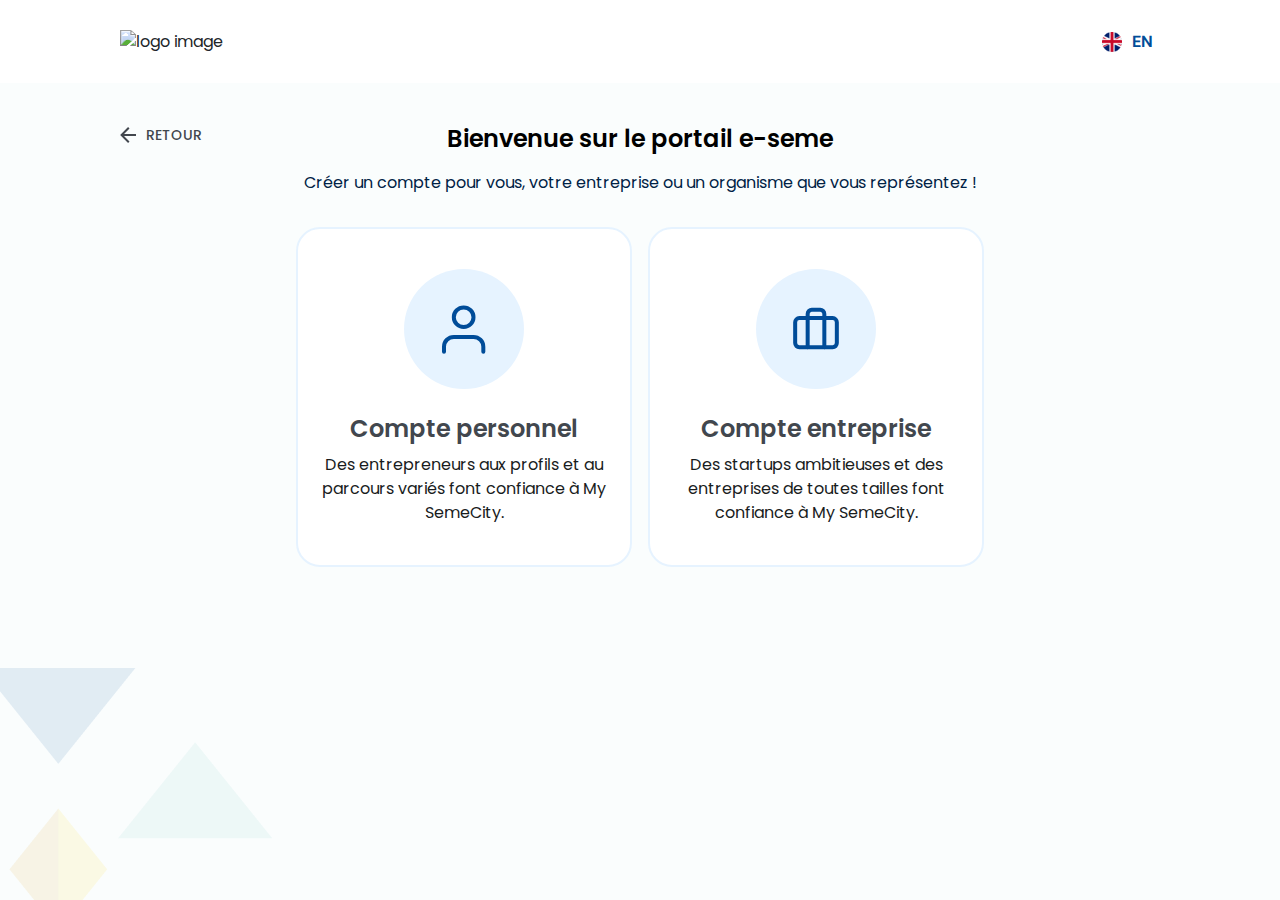
==== sign-up.html @ 7debd629 "project init." ====
<!DOCTYPE html>
<html>
<head>
	<title>SEME CITY</title>
	<meta charset="UTF-8">
	<meta name="viewport" content="width=device-width, initial-scale=1.0">
	<link rel="stylesheet" href="css/bootstrap.min.css">
	<link rel="stylesheet" href="css/select2.min.css">
	<link rel="stylesheet" href="css/style.css">
	<link rel="icon" href="images/favicon.png">
</head>
<body>
	<header>
		<div class="full_header_row">
			<div class="logo_container">
				<img src="images/logo.svg" alt="logo image">
			</div>
			<div class="language_container">
				<div class="dropdown">
					<button class="btn dropdown-toggle" type="button" id="dropdownMenuButton" data-toggle="dropdown" aria-haspopup="true" aria-expanded="false" data-bs-toggle="dropdown">
						<img src="images/flag_en.png" alt="flag image"> EN
					</button>
					<ul class="dropdown-menu" aria-labelledby="dropdownMenuButton">
						<li>
							<a class="dropdown-item" href="javaScript:void(0);">
								<img src="images/flag_en.png" alt="flag image"> EN
							</a>
						</li>
						<li>
							<a class="dropdown-item" href="javaScript:void(0);">
								<img src="images/flag_en.png" alt="flag image"> EN
							</a>
						</li>
						<li>
							<a class="dropdown-item" href="javaScript:void(0);">
								<img src="images/flag_en.png" alt="flag image"> EN
							</a>
						</li>
						<li>
							<a class="dropdown-item" href="javaScript:void(0);">
								<img src="images/flag_en.png" alt="flag image"> EN
							</a>
						</li>
					</ul>
				</div>
			</div>
		</div>
	</header>

	<section class="sign_up_form_section">
		<div class="custom_container">
			<div class="back_button">
				<a href="javaScript:void(0);">
					<img src="images/back.svg" alt="back_arrow">
					Retour
				</a>
			</div>
		</div>

		<!-- welcome screen start -->
		<div class="custom_container welcome_outter" id="welcome_step" style="">
			<div class="custom_row">
				<div class="custom_col_12">
					<div class="welcome_content">
						<h3>Bienvenue sur le portail e-seme</h3>
						<p>Créer un compte pour vous, votre entreprise ou un organisme que vous représentez !</p>
					</div>
				</div>
				<div class="custom_col_6">
					<a href="javaScript:void(0);" id="personnel" class="acc_type_card">
						<img src="images/personal.svg" alt="icon image">
						<h4>Compte personnel</h4>
						<p>Des entrepreneurs aux profils et au parcours variés font confiance à My SemeCity.</p>
					</a>
				</div>
				<div class="custom_col_6">
					<a href="javaScript:void(0);" id="entreprise" class="acc_type_card">
						<img src="images/enterprise.svg" alt="icon image">
						<h4>Compte entreprise</h4>
						<p>Des startups ambitieuses et des entreprises de toutes tailles font confiance à My SemeCity.</p>
					</a>
				</div>
			</div>
		</div>
		<!-- welcome screen end -->

		<!-- entreprise form step one start -->
		<div class="form_entreprise step_one" id="entreprise_one" style="display: none;">
			<div class="custom_container">
				<div class="custom_row">
					<div class="custom_col_5">
						<div class="form_side_content">
							<h2>Créez votre compte My SemeCity</h2>
							<h3>Pourquoi rejoindre l’espace My SemeCity ?</h3>
							<ul class="bullet_points">
								<li>
									<h4>Une communauté mixte</h4>
									<p>Des startups ambitieuses et des entreprises de toutes tailles font confiance à My SemeCity.</p>
								</li>
								<li>
									<h4>Des contenus personnalisés</h4>
									<p>Des startups ambitieuses et des entreprises de toutes tailles font confiance à My SemeCity.</p>
								</li>
								<li>
									<h4>Suivez des formations diverses</h4>
									<p>Des startups ambitieuses et des entreprises de toutes tailles font confiance à My SemeCity.</p>
								</li>
							</ul>
						</div>
					</div>
					<div class="custom_col_7">
						<div class="entreprise_step_one">
							<form id="entreprise_form_step_one" method="get" action="">
								<div class="custom_form_row">
									<div class="custom_form_col_12">
										<h5 class="form_title" style="margin-top: 0px;">Informations de mon entreprise</h5>
									</div>
									<div class="custom_form_col_12">
										<div class="single_input_design_gray">
											<label class="form_label">Nom de la Société / Nom de l’institution <span class="required_mark">*</span></label>
											<input required class="form_input_gray" type="text" name="e_company_name">
										</div>
									</div>
									<div class="custom_form_col_12">
										<div class="single_input_design_gray">
											<label class="form_label">Comment voulez-vous authentifiez votre entreprise <span class="required_mark">*</span></label>
											<div class="option_dropdown_container one"></div>
											<select required class="custom_select one" name="e_authenticate_business">
												<option value="Identifiant Fiscal Unique (IFU)">
													Identifiant Fiscal Unique (IFU)
												</option>
												<option value="Autres (RCCM ou Référence Fiscale)">
													Autres (RCCM ou Référence Fiscale)
												</option>
											</select>
										</div>
									</div>
									<div class="custom_form_col_12">
										<div class="single_input_design_gray">
											<label class="form_label">Entrez votre Identifiant Fiscal Unique (IFU) ici <span class="required_mark">*</span></label>
											<input required class="form_input_gray" type="text" name="e_unique_tax_id">
										</div>
									</div>
									<div class="custom_form_col_12">
										<div class="single_input_design_gray">
											<label class="form_label">Quel est votre secteur d’activité</label>
											<div class="option_dropdown_container two"></div>
											<select class="custom_select two" name="e_activity_sector">
												<option value="E-agriculture">
													E-agriculture
												</option>
												<option value="E-agriculture2">
													E-agriculture2
												</option>
											</select>
										</div>
									</div>
									<div class="custom_form_col_12">
										<h5 class="form_title">Adresse de l’entreprise</h5>
									</div>
									<div class="custom_form_col_12">
										<div class="single_input_design_gray">
											<label class="form_label">Pays <span class="required_mark">*</span></label>
											<div class="option_dropdown_container three"></div>
											<select required class="custom_select three" name="e_pays">
												<option value="Bénin">
													Bénin
												</option>
												<option value="Bénin2">
													Bénin2
												</option>
											</select>
										</div>
									</div>
									<div class="custom_form_col_12">
										<div class="single_input_design_gray">
											<label class="form_label">Ville <span class="required_mark">*</span></label>
											<input required class="form_input_gray" type="text" name="e_ville">
										</div>
									</div>
									<div class="custom_form_col_12">
										<div class="single_input_design_gray">
											<label class="form_label">Adresse <span class="required_mark">*</span></label>
											<input required class="form_input_gray" type="text" name="e_adresses">
										</div>
									</div>
									<div class="custom_form_col_12">
										<div class="single_input_design_gray">
											<label class="form_label">Complément d'adresse</label>
											<input class="form_input_gray" type="text" name="e_additional_address">
										</div>
									</div>
									<div class="custom_form_col_12">
										<div class="form_submit_button_or_reset">
											<button type="button" class="btn submit_button">Créer un compte</button>
										</div>
									</div>
								</div>
							</form>
						</div>
					</div>
				</div>
			</div>
		</div>
		<!-- entreprise form step one end -->

		<!-- entreprise form step two start -->
		<div class="form_entreprise step_two" id="entreprise_two" style="display: none;">
			<div class="custom_container">
				<div class="custom_row">
					<div class="custom_col_5">
						<div class="form_side_content">
							<h3 style="margin-top: 0px;">Parlez-nous de vous</h3>
							<p>Ne vous inquiétez pas, nous veillerons à ce que vous ne manquiez rien.</p>
						</div>
					</div>
					<div class="custom_col_7">
						<div class="entreprise_step_two">
							<form id="entreprise_form_step_two" method="get" action="">
								<div class="custom_form_row">
									<div class="custom_form_col_12">
										<h5 class="form_title" style="margin-top: 0px;">Informations du compte administrateur du profil entreprise</h5>
									</div>
									<div class="custom_form_col_12">
										<div class="single_input_design_gray">
											<label class="form_label">Nom de l’administrateur du compte <span class="required_mark">*</span></label>
											<input required class="form_input_gray" type="text" name="e_administrator_fname">
										</div>
									</div>
									<div class="custom_form_col_12">
										<div class="single_input_design_gray">
											<label class="form_label">Prénom de l’administrateur du compte <span class="required_mark">*</span></label>
											<input required class="form_input_gray" type="text" name="e_administrator_lname">
										</div>
									</div>
									<div class="custom_form_col_12">
										<div class="single_input_design_gray">
											<label class="form_label">Quel poste occupez-vous au sein de l’entreprise ?</label>
											<div class="option_dropdown_container five"></div>
											<select required class="custom_select five" name="e_position_in_company">
												<option value="Gérant">
													Gérant
												</option>
												<option value="Gérant2">
													Gérant2
												</option>
											</select>
										</div>
									</div>
									<div class="custom_form_col_12">
										<div class="single_input_design_gray">
											<label class="form_label">Email professionnel <span class="required_mark">*</span></label>
											<input required class="form_input_gray" type="email" name="e_email_professional">
										</div>
									</div>
									<div class="custom_form_col_12">
										<h5 class="form_title">Sécurisez votre compte entreprise</h5>
									</div>
									<div class="custom_form_col_12">
										<div class="single_input_design_gray">
											<label class="form_label">Mot de passe <span class="required_mark">*</span></label>
											<span class="pass_hide_show">
												<img src="images/eye.svg" alt="eye icon">
											</span>
											<input required class="form_input_gray" type="password" id="e_entreprise_pass" name="e_entreprise_pass" placeholder="********">
										</div>
									</div>
									<div class="custom_form_col_12">
										<div class="single_input_design_gray">
											<label class="form_label">Confirmer le mot de passe <span class="required_mark">*</span></label>
											<span class="pass_hide_show">
												<img src="images/eye.svg" alt="eye icon">
											</span>
											<input required class="form_input_gray" type="password" id="e_entreprise_c_pass" name="e_entreprise_c_pass" placeholder="********">
										</div>
									</div>
									<div class="custom_form_col_12">
										<div class="custom_checkbox">
											<input name="e_i_agree" type="checkbox" id="e_i_agree" required>
											<label class="form_label" for="e_i_agree">I Agree to e-seme Terms and Privacy Policy</label>
										</div>
									</div>
									<div class="custom_form_col_12">
										<div class="custom_checkbox">
											<input name="e_rec_email" type="checkbox" id="e_rec_email">
											<label class="form_label" for="e_rec_email">Recevoir des e-mails de My SemeCity sur les actualités relatives aux produits et événements du secteur. Si vous changez d'avis, vous pouvez vous désabonner à tout moment. </label>
										</div>
									</div>
									<div class="custom_form_col_12">
										<a class="confidential" href="#">Politique de confidentialité</a>
									</div>
									<div class="custom_form_col_6">
										<div class="form_submit_button_or_reset">
											<button type="button" class="btn to_log_in_btn">Annuler</button>
										</div>
									</div>
									<div class="custom_form_col_6">
										<div class="form_submit_button_or_reset">
											<button type="button" class="btn submit_button">Continuer</button>
										</div>
									</div>
								</div>
							</form>
						</div>
					</div>
				</div>
			</div>
		</div>
		<!-- entreprise form step two end -->


		<!-- personnel form step one start -->
		<div class="form_personnel step_one" id="personnel_one" style="display: none;">
			<div class="custom_container">
				<div class="custom_row">
					<div class="custom_col_5">
						<div class="form_side_content">
							<h2 class="hide_desktop">Créez votre compte My SemeCity</h2>
							<h3>Pourquoi rejoindre l’espace My SemeCity ?</h3>
							<ul class="bullet_points">
								<li>
									<h4>Une communauté mixte</h4>
									<p>Des startups ambitieuses et des entreprises de toutes tailles font confiance à My SemeCity.</p>
								</li>
								<li>
									<h4>Des contenus personnalisés</h4>
									<p>Des startups ambitieuses et des entreprises de toutes tailles font confiance à My SemeCity.</p>
								</li>
								<li>
									<h4>Suivez des formations diverses</h4>
									<p>Des startups ambitieuses et des entreprises de toutes tailles font confiance à My SemeCity.</p>
								</li>
							</ul>
						</div>
					</div>
					<div class="custom_col_7">
						<div class="form_side_content">
							<h2 class="hide_mobile">Créez votre compte My SemeCity</h2>
						</div>
						<div class="personnel_step_one">
							<form id="personnel_form_step_one" method="get" action="">
								<div class="custom_form_row">
									<div class="custom_form_col_6">
										<div class="single_input_design_gray">
											<label class="form_label">Nom <span class="required_mark">*</span></label>
											<input required class="form_input_gray" type="text" name="p_fname">
										</div>
									</div>
									<div class="custom_form_col_6">
										<div class="single_input_design_gray">
											<label class="form_label">Prénom <span class="required_mark">*</span></label>
											<input required class="form_input_gray" type="text" name="p_lname">
										</div>
									</div>
									<div class="custom_form_col_12">
										<div class="single_input_design_gray">
											<label class="form_label">Email <span class="required_mark">*</span></label>
											<input required class="form_input_gray" type="email" name="p_email">
										</div>
									</div>
									<div class="custom_form_col_12">
										<div class="single_input_design_gray">
											<label class="form_label">Mot de passe <span class="required_mark">*</span></label>
											<span class="pass_hide_show">
												<img src="images/eye.svg" alt="eye icon">
											</span>
											<input required class="form_input_gray" type="password" name="p_password" id="p_password" placeholder="********">
										</div>
									</div>
									<div class="custom_form_col_12">
										<div class="single_input_design_gray">
											<label class="form_label">Confirmer le mot de passe <span class="required_mark">*</span></label>
											<span class="pass_hide_show">
												<img src="images/eye.svg" alt="eye icon">
											</span>
											<input required class="form_input_gray" type="password" name="p_c_password" id="p_c_password" placeholder="********">
										</div>
									</div>
									<div class="custom_form_col_12">
										<div class="custom_checkbox">
											<input name="p_i_agree" type="checkbox" id="p_i_agree" required>
											<label class="form_label" for="p_i_agree">I Agree to e-seme Terms and Privacy Policy</label>
										</div>
									</div>
									<div class="custom_form_col_12">
										<div class="custom_checkbox">
											<input name="p_rec_email" type="checkbox" id="p_rec_email">
											<label class="form_label" for="p_rec_email">Recevoir des e-mails de My SemeCity sur les actualités relatives aux produits et événements du secteur. Si vous changez d'avis, vous pouvez vous désabonner à tout moment. </label>
										</div>
									</div>
									<div class="custom_form_col_12">
										<a class="confidential" href="#">Politique de confidentialité</a>
									</div>
									<div class="custom_form_col_6">
										<div class="form_submit_button_or_reset">
											<button type="button" class="btn to_log_in_btn">Se connecter</button>
										</div>
									</div>
									<div class="custom_form_col_6">
										<div class="form_submit_button_or_reset">
											<button type="button" class="btn submit_button">Continuer</button>
										</div>
									</div>
								</div>
							</form>
						</div>
					</div>
				</div>
			</div>
		</div>
		<!-- personnel form step one end -->

		<!-- personnel form step two start -->
		<div class="form_personnel step_two" id="personnel_two" style="display: none;">
			<div class="custom_container">
				<div class="custom_row">
					<div class="custom_col_5">
						<div class="form_side_content">
							<h3 style="margin-top: 0px;">Parlez-nous de vous</h3>
							<p>Ne vous inquiétez pas, nous veillerons à ce que vous ne manquiez rien.</p>
						</div>
					</div>
					<div class="custom_col_7">
						<div class="personnel_step_two">
							<form id="personnel_form_step_two" method="get" action="">
								<div class="custom_form_row">
									<div class="custom_form_col_12">
										<div class="single_input_design_gray">
											<label class="form_label">Quel est votre profil</label>
											<div class="option_dropdown_container six"></div>
											<select required class="custom_select six" name="p_profile_type">
												<option value="Entrepreneur">
													Entrepreneur
												</option>
												<option value="Entrepreneur2">
													Entrepreneur2
												</option>
											</select>
										</div>
									</div>
									<div class="custom_form_col_12">
										<div class="single_input_design_gray">
											<label class="form_label">Quel est votre secteur d’activité</label>
											<div class="option_dropdown_container seven"></div>
											<select required class="custom_select seven" name="p_activity_sector">
												<option value="E-agriculture">
													E-agriculture
												</option>
												<option value="E-agriculture2">
													E-agriculture2
												</option>
											</select>
										</div>
									</div>
									<div class="custom_form_col_12">
										<div class="single_input_design_gray">
											<label class="form_label">Quel est le nom de l’entreprise ?</label>
											<input required class="form_input_gray" type="text" name="p_company_name" placeholder="Input text">
										</div>
									</div>
									<div class="custom_form_col_12">
										<div class="single_input_design_gray">
											<label class="form_label">Quel poste occupez-vous</label>
											<div class="option_dropdown_container eight"></div>
											<select required class="custom_select eight" name="p_position_in_company">
												<option value="Gérant">
													Gérant
												</option>
												<option value="Gérant2">
													Gérant2
												</option>
											</select>
										</div>
									</div>
									<div class="custom_form_col_12">
										<div class="single_input_design_gray">
											<label class="form_label">Dans quelle région du monde êtes-vous</label>
											<div class="option_dropdown_container nine"></div>
											<select required class="custom_select nine" name="p_pays">
												<option value="Cotonou, Bénin, Afrique francophone">
													Cotonou, Bénin, Afrique francophone
												</option>
												<option value="Cotonou, Bénin, Afrique francophone2">
													Cotonou, Bénin, Afrique francophone2
												</option>
											</select>
										</div>
									</div>
									<div class="custom_form_col_12">
										<div class="form_submit_button_or_reset">
											<button type="button" class="btn submit_button">Continuer</button>
										</div>
									</div>
								</div>
							</form>
						</div>
					</div>
				</div>
			</div>
		</div>
		<!-- personnel form step two end -->


		<!-- common form step three start -->
		<div class="form_common step_three" id="common_three" style="display: none;">
			<div class="custom_container">
				<div class="custom_row">
					<div class="custom_col_5">
						<div class="form_side_content">
							<h3 style="margin-top: 0px;">Quels sont les sujets qui vous intéressent</h3>
							<p>Ne vous inquiétez pas, nous veillerons à ce que vous ne manquiez rien.</p>
						</div>
					</div>
					<div class="custom_col_7">
						<div class="common_step_three">
							<form>
								<div class="custom_form_row">
									<div class="custom_form_col_12">
										<div class="single_input_design_gray">
											<label class="form_label">Renseignez un centre d’interet</label>
											<div class="option_dropdown_container six"></div>
											<div class="option_dropdown_container multi_select"></div>
											<select id="multi_select" class="custom_multi_select" name="center_of_interest" multiple="multiple">
												<option value="1">Option 1</option>
												<option value="2">Option 2</option>
												<option value="3">Option 3</option>
												<option value="4">Option 4</option>
												<option value="1">Option 1</option>
												<option value="2">Option 2</option>
												<option value="3">Option 3</option>
												<option value="4">Option 4</option>
												<option value="1">Option 1</option>
												<option value="2">Option 2</option>
												<option value="3">Option 3</option>
												<option value="4">Option 4</option>
											</select>
										</div>
									</div>
									<div class="custom_form_col_12">
										<h5 class="form_title" style="margin-top: 24px;">Suggestions</h5>
									</div>
									<div class="custom_form_col_12">
										<div class="custom_checkbox_list">
											<input type="checkbox" name="suggestions" id="innovation">
											<label for="innovation">Innovation</label>
											<input type="checkbox" name="suggestions" id="industries">
											<label for="industries">Industries</label>
											<input type="checkbox" name="suggestions" id="créativités">
											<label for="créativités">Créativités</label>
											<input type="checkbox" name="suggestions" id="smart_cities">
											<label for="smart_cities">Smart cities</label>
										</div>
									</div>
									<div class="custom_form_col_12">
										<div class="form_submit_button_or_reset">
											<button type="submit" class="btn submit_button">Terminé</button>
										</div>
									</div>
								</div>
							</form>
						</div>
					</div>
				</div>
			</div>
		</div>
		<!-- common form step two end -->
	</section>


	<script src="js/jquery.min.js"></script>
	<script src="js/popper.min.js"></script>
	<script src="js/bootstrap.min.js"></script>
	<script src="js/jquery.validate.min.js"></script>
	<script src="js/additional-methods.min.js"></script>
	<script src="js/select2.min.js"></script>
	<script src="js/custom.js"></script>


	<script>
		$("#entreprise_form_step_one").validate({
			rules: {
				e_company_name: {
					required: true,
				},
				e_authenticate_business: {
					required: true,
				},
				e_unique_tax_id: {
					required: true,
				},
				e_pays: {
					required: true,
				},
				e_ville: {
					required: true,
				},
				e_adresses: {
					required: true,
				}
			},
			messages: {
				e_company_name: "This field is required",
				e_authenticate_business: "This field is required",
				e_unique_tax_id: "This field is required",
				e_pays: "This field is required",
				e_ville: "This field is required",
				e_adresses: "This field is required",
			}
		});


		$("#entreprise_form_step_two").validate({
			rules: {
				e_administrator_fname: {
					required: true,
				},
				e_administrator_lname: {
					required: true,
				},
				e_email_professional: {
					required: true,
					email: true
				},
				e_entreprise_pass: {
					required: true,
					minlength: 8
				},
				e_entreprise_c_pass: {
					required: true,
					minlength: 8,
					equalTo: "#e_entreprise_pass",
				},
				e_i_agree: {
					required: true
				}
			},
			messages: {
				e_administrator_fname: "This field is required",
				e_administrator_lname: "This field is required",
				e_email_professional: {
					required: "This field is required",
					email: "Please enter a valid email address"
				},
				e_entreprise_pass: {
					required: "Password is required",
					minlength: "Your password must be at least 8 characters long"
				},
				e_entreprise_c_pass: {
					required: "Password is required",
					minlength: "Your password must be at least 8 characters long",
					equalTo: "Please enter the same password as above"
				},
				e_i_agree: "You have to agree Terms and Privacy Policy",
			},
			errorPlacement: function(error, element) {
				if(element.attr("name") == "e_i_agree") {
					error.insertAfter(element.parent());
				} else {
					error.insertAfter(element);
				}
			}
		});


		$("#personnel_form_step_one").validate({
			rules: {
				p_fname: {
					required: true,
				},
				p_lname: {
					required: true,
				},
				p_email: {
					required: true,
					email: true
				},
				p_password: {
					required: true,
					minlength: 8
				},
				p_c_password: {
					required: true,
					minlength: 8,
					equalTo: "#p_password",
				},
				p_i_agree: {
					required: true
				}
			},
			messages: {
				p_fname: "This field is required",
				p_lname: "This field is required",
				p_email: {
					required: "This field is required",
					email: "Please enter a valid email address"
				},
				p_password: {
					required: "Password is required",
					minlength: "Your password must be at least 8 characters long"
				},
				p_c_password: {
					required: "Password is required",
					minlength: "Your password must be at least 8 characters long",
					equalTo: "Please enter the same password as above"
				},
				p_i_agree: "You have to agree Terms and Privacy Policy",
			},
			errorPlacement: function(error, element) {
				if(element.attr("name") == "p_i_agree") {
					error.insertAfter(element.parent());
				} else {
					error.insertAfter(element);
				}
			}
		});


		$("#personnel").click(function(){
			$("#welcome_step").hide().addClass('previousSection');
			$("#personnel_one").show().addClass('activeSection');
		});
		$("#entreprise").click(function(){
			$("#welcome_step").hide().addClass('previousSection');
			$("#entreprise_one").show().addClass('activeSection');
		});


		$("#personnel_form_step_one .submit_button").click(function(){
			$("#personnel_form_step_one").valid();
			if($("#personnel_form_step_one").valid() === true) {
				$("#welcome_step").removeClass('previousSection');
				$("#personnel_one").hide().removeClass('activeSection').addClass('previousSection');
				$("#personnel_two").show().addClass('activeSection');
			}
		});
		$("#personnel_form_step_two .submit_button").click(function(){
			$("#personnel_one").removeClass('previousSection');
			$("#personnel_two").hide().removeClass('activeSection').addClass('previousSection');
			$("#common_three").show().addClass('activeSection');
		});


		$("#entreprise_form_step_one .submit_button").click(function(){
			$("#entreprise_form_step_one").valid();
			if($("#entreprise_form_step_one").valid() === true) {
				$("#welcome_step").removeClass('previousSection');
				$("#entreprise_one").hide().removeClass('activeSection').addClass('previousSection');
				$("#entreprise_two").show().addClass('activeSection');
			}
		});
		$("#entreprise_form_step_two .submit_button").click(function(){
			if($("#entreprise_form_step_two").valid() === true) {
				$("#entreprise_one").removeClass('previousSection');
				$("#entreprise_two").hide().removeClass('activeSection').addClass('previousSection');
				$("#common_three").show().addClass('activeSection');
			}
		});

		$(".back_button a").click(function(){

			if($("#personnel_one").hasClass('activeSection')) {
				$("#welcome_step").show().removeClass('previousSection');
				$("#personnel_one").hide().removeClass('activeSection');
			}

			else if($("#personnel_two").hasClass('activeSection')) {
				$("#welcome_step").addClass('previousSection');
				$("#personnel_one").show().removeClass('previousSection').addClass('activeSection');
				$("#personnel_two").hide().removeClass('activeSection');
			}

			else if($("#common_three").hasClass('activeSection') && $("#personnel_two").hasClass('previousSection')) {
				$("#personnel_one").addClass('previousSection');
				$("#personnel_two").show().removeClass('previousSection').addClass('activeSection');
				$("#common_three").hide().removeClass('activeSection');
			}

			else if($("#entreprise_one").hasClass('activeSection')) {
				$("#welcome_step").show().removeClass('previousSection');
				$("#entreprise_one").hide().removeClass('activeSection');
			}

			else if($("#entreprise_two").hasClass('activeSection')) {
				$("#welcome_step").addClass('previousSection');
				$("#entreprise_one").show().removeClass('previousSection').addClass('activeSection');
				$("#entreprise_two").hide().removeClass('activeSection');
			}

			else if($("#common_three").hasClass('activeSection') && $("#entreprise_two").hasClass('previousSection')) {
				$("#entreprise_one").addClass('previousSection');
				$("#entreprise_two").show().removeClass('previousSection').addClass('activeSection');
				$("#common_three").hide().removeClass('activeSection');
			}
		});
	</script>
</body>
</html>
---- css/style.css ----
/*common css start*/
@import url('https://fonts.googleapis.com/css2?family=DM+Sans&family=Poppins&display=swap');

@font-face {
    font-family: 'Gotham';
    src: url('../fonts/Gotham-Bold.eot');
    src: url('../fonts/Gotham-Bold.eot?#iefix') format('embedded-opentype'),
    url('../fonts/Gotham-Bold.woff2') format('woff2'),
    url('../fonts/Gotham-Bold.woff') format('woff'),
    url('../fonts/Gotham-Bold.ttf') format('truetype');
    font-weight: bold;
    font-style: normal;
    font-display: swap;
}
* {
    box-sizing: border-box;
    margin: 0px;
    padding: 0px;
}
body, h1, h2, h3, h4, h5, h6, ul, li, p, a, span {
    margin: 0px;
    padding: 0px;
}
body {
    -webkit-font-smoothing: antialiased;
    -moz-font-smoothing: antialiased;
    -font-smoothing: antialiased;
    font-family: 'Poppins', sans-serif;
    background-color: #FAFDFD;
    position: relative;
    z-index: 1;
    min-height: 100vh;
}
body:after {
    content: "";
    position: absolute;
    bottom: 0px;
    left: 0;
    background-image: url(../images/logo_bg.png);
    z-index: -1;
    width: 273px;
    height: 232px;
}
a, button, input[type=submit], select {
    cursor: pointer;
}
a, a:hover, a:focus, 
button, button:hover, button:focus,
input, input:hover, input:focus, 
textarea, textarea:hover, textarea:focus,
select, select:hover, select:focus{
    outline: 0;
    box-shadow: none;
    text-decoration: none;
}
ul, ol, li{
    list-style: none;
}
img{
    max-width: 100%;
    display: block;
}
.custom_container {
    width: 100%;
    max-width: 1088px;
    padding-right: 24px;
    padding-left: 24px;
    margin-right: auto;
    margin-left: auto;
}
.single_input_design_gray {
    position: relative;
}
.form_input_gray {
    font-size: 16px;
    line-height: 24px;
    color: #191C1D;
    padding: 0px 16px;
    height: 56px;
    width: 100%;
    background: #EFF1F1;
    border: 2px solid transparent;
}
.form_input_gray:focus {
    border-color: #004C99;
}
label.form_label {
    font-weight: 400;
    font-size: 14px;
    line-height: 16px;
    color: #42474E;
    margin: 16px 0px 8px;
}
label.form_label span.required_mark {
    color: #DA1E28;
}
input.form_input_gray[type="password"] {
    padding-right: 72px;
}
.pass_hide_show {
    position: absolute;
    top: 42px;
    right: 2px;
    height: 52px;
    width: 52px;
    display: flex;
    align-items: center;
    justify-content: center;
    border: none;
    outline: none;
    box-shadow: none;
    background-color: transparent;
}
.pass_hide_show.show:before {
    content: "/";
    position: absolute;
    top: 0;
    bottom: 0;
    left: 0;
    right: 0;
    display: flex;
    align-items: center;
    justify-content: center;
    font-size: 20px;
    font-weight: 700;
    color: #191c1d;
}
.form_input_gray::-webkit-input-placeholder {
  color: #191C1D;
}
.form_input_gray:-ms-input-placeholder {
  color: #191C1D;
}
.form_input_gray::placeholder {
  color: #191C1D;
}
.form_submit_button_or_reset .submit_button {
    padding: 0px 16px;
    width: 100%;
    height: 56px;
    background-color: #004C99;
    border-radius: 0px;
    font-weight: 700;
    font-size: 16px;
    color: #FFFFFF;
    border: 2px solid #004C99;
}
.form_submit_button_or_reset .to_log_in_btn {
    padding: 0px 16px;
    width: 100%;
    height: 56px;
    background-color: transparent;
    border-radius: 0px;
    font-weight: 700;
    font-size: 16px;
    color: #004C99;
    border: 2px solid #004C99;
}
label.error {
    font-weight: 400;
    font-size: 14px;
    line-height: 16px;
    color: #DA1E28;
    margin: 8px 0px 0px;
    display: block;
}
/*common css end*/


/*header css start*/
header {
    background-color: #ffffff;
}
.full_header_row {
    display: flex;
    align-items: center;
    justify-content: space-between;
    padding: 24px;
    max-width: 1088px;
    margin: auto;
}
.dropdown-menu {
    padding: 5px;
    margin: 0;
    width: auto;
    min-width: auto;
    left: auto !important;
    right: 0;
}
.dropdown-menu li .dropdown-item {
    display: flex;
    align-items: center;
    padding: 7px;
    font-family: 'DM Sans', sans-serif;
}
.dropdown-menu li .dropdown-item img {
    max-width: 20px;
    margin-right: 10px;
}
.dropdown-toggle {
    display: flex;
    align-items: center;
    padding: 7px;
    font-family: 'DM Sans', sans-serif;
    font-weight: 700;
    font-size: 16px;
    line-height: 21px;
    color: #014D98;
    background-color: transparent !important;
    outline: none !important;
    border: none !important;
    box-shadow: none !important;
    margin-left: auto;
}
.dropdown-toggle::after {
    display: none;
}
.dropdown-toggle img {
    max-width: 20px;
    margin-right: 10px;
}
/*header css end*/

/*back button css start*/
.back_button {
    padding: 40px 0px;
}
.back_button a {
    display: flex;
    align-items: center;
    font-style: normal;
    font-weight: 500;
    font-size: 14px;
    line-height: 24px;
    text-transform: uppercase;
    color: #42474E;
    position: relative;
    z-index: 1;
}
.back_button a img {
    margin-right: 10px;
    max-width: 16px;
    max-height: 16px;
}
/*back button css end*/

/*sign in form css start*/
.sign_in_outter {
    padding-top: 110px;
    padding-bottom: 110px;
}
.sign_in_form_body h3 {
    font-family: 'Gotham';
    font-weight: 700;
    font-size: 24px;
    line-height: 40px;
    letter-spacing: -0.4px;
    color: #313F41;
    margin-bottom: 8px;
}
.sign_in_form_container {
    display: block;
    width: 100%;
    max-width: 512px;
    background: #FFFFFF;
    box-shadow: 0px 2px 4px rgba(68, 82, 82, 0.3);
    margin: auto;
}
.sign_in_form_container .sign_in_form_body {
    padding: 24px;
}
.sign_in_form_container .sign_in_form_footer {
    padding: 16px;
    background: #EFF1F1;
    text-align: center;
}
.sign_in_form_container .sign_in_form_footer p {
    font-weight: 400;
    font-size: 16px;
    line-height: 24px;
    color: #545454;
}
.sign_in_form_container .sign_in_form_footer p a {
    font-weight: 500;
    font-size: 14px;
    line-height: 24px;
    letter-spacing: 0.1px;
    text-transform: uppercase;
    color: #004C99;
}
.forgot_pass {
    text-align: right;
    margin: 16px 0px;
}
.forgot_pass a {
    font-weight: 500;
    font-size: 14px;
    line-height: 24px;
    letter-spacing: inherit;
    text-transform: uppercase;
    color: #004C99;
}
/*sign in form css end*/

/*welcome section css start*/
.welcome_outter {
    position: relative;
    top: -64px;
    max-width: 704px;
    padding-left: 8px;
    padding-right: 8px;
}
.custom_container.welcome_outter{
    padding-left: 8px;
    padding-right: 8px;
}
.welcome_outter .custom_row {
    display: flex;
    margin-left: -8px;
    margin-right: -8px;
    flex-wrap: wrap;
}
.welcome_outter .custom_col_12 {
    flex: 0 0 100%;
    max-width: 100%;
    width: 100%;
    padding-left: 8px;
    padding-right: 8px;
}
.welcome_outter .custom_col_6 {
    flex: 0 0 50%;
    max-width: 50%;
    width: 50%;
    padding-left: 8px;
    padding-right: 8px;
}
.welcome_content {
    text-align: center;
}
.welcome_content h3 {
    font-weight: 600;
    font-size: 24px;
    line-height: 32px;
    color: #000000;
    margin-bottom: 16px;
}
.welcome_content p {
    font-weight: 400;
    font-size: 16px;
    line-height: 24px;
    color: #002245;
    margin-bottom: 32px;
}

.acc_type_card {
    display: flex;
    flex-direction: column;
    align-items: center;
    padding: 40px 8px;
    background: #FFFFFF;
    border: 2px solid #E6F3FF;
    border-radius: 24px;
    text-align: center;
}
.acc_type_card img {
    width: 120px;
    height: 120px;
    margin-bottom: 24px;
}
.acc_type_card h4 {
    font-style: normal;
    font-weight: 600;
    font-size: 24px;
    line-height: 32px;
    color: #42474E;
    margin-bottom: 8px;
}
.acc_type_card p {
    font-weight: 400;
    font-size: 16px;
    line-height: 24px;
    color: #191C1D;
}
/*welcome section css end*/




/*select2 css start*/
.select2.select2-container {
    width: 100% !important;
}

.select2-selection--single {
    display: table !important;
    width: 100%;
}
.select2-selection--single .select2-selection__rendered {
    font-size: 16px !important;
    line-height: 24px !important;
    color: #191C1D !important;
    padding: 14px 40px 14px 16px !important;
    height: 56px !important;
    width: 100% !important;
    background: #FFFFFF !important;
    border: 2px solid transparent !important;
    border-bottom-color: #5C5F5F !important;
    background-image: url(../images/down.svg) !important;
    background-position: center right 16px !important;
    background-repeat: no-repeat !important;
    display: table !important;
}
.select2-selection--single:focus .select2-selection__rendered {
    border-bottom-color: #004C99 !important;
}
.select2-selection--single .select2-selection__arrow {
    display: none !important;
}
.select2-selection--multiple {
    display: flex !important;
    flex-direction: column-reverse !important;
    position: relative !important;
}
.select2.select2-container .selection .select2-selection {
    border: none !important;
    outline: none !important;
    background: transparent !important;
    padding: 0px !important;
}
.select2-selection--multiple span.select2-search textarea {
    font-size: 16px !important;
    line-height: 24px;
    color: #191C1D;
    padding: 16px 40px 16px 16px !important;
    height: 56px !important;
    width: 100% !important;
    background: #FFFFFF !important;
    border: 2px solid transparent !important;
    border-bottom-color: #5C5F5F !important;
    margin: 0px 0px 16px !important;
    background-image: url(../images/down.svg) !important;
    background-position: center right 16px !important;
    background-repeat: no-repeat !important;
}
.select2-selection__rendered {
    display: flex !important;
    flex-wrap: wrap !important;
    align-items: center;
}
.select2-selection--multiple .select2-selection__rendered:before {
    content: "Sélectionnés";
    display: block;
    font-weight: 700;
    font-size: 16px;
    line-height: 24px;
    color: #42474E;
    width: 100%;
    margin-top: 24px;
    margin-bottom: 8px;
}
.select2-selection__rendered li {
    display: flex !important;
    flex-direction: row-reverse !important;
    align-items: center;
    padding: 2px 16px !important;
    height: auto !important;
    background: rgba(200, 219, 237, 0.5) !important;
    border-radius: 4px !important;
    border: none !important;
    margin: 0px 12px 16px 0px !important;
}
.select2-selection__rendered li .select2-selection__choice__remove {
    position: relative !important;
    border: none !important;
    background: transparent !important;
    color: #002F64 !important;
    font-size: 24px !important;
    padding: 0px 5px !important;
}
.select2-selection__rendered li .select2-selection__choice__display{
    font-weight: 400;
    font-size: 14px !important;
    line-height: 20px !important;
    color: #191C1D !important;
    padding: 0px 5px !important;
}
.option_dropdown_container .select2-container {
    top: 108px !important;
}
.option_dropdown_container .select2-container .select2-dropdown {
    border: none !important;
    border-radius: 0 !important;
    background: #FFFFFF !important;
    box-shadow: 0px 3px 5px rgba(49, 63, 65, 0.15), 0px 0px 1px rgba(49, 63, 65, 0.05) !important;
    border-radius: 8px !important;
    overflow: hidden !important;
}
.option_dropdown_container .select2-results__options::-webkit-scrollbar {
  width: 0px;
}
.option_dropdown_container .select2-results__options::-webkit-scrollbar-track {
  background: #f1f1f1;
}
.option_dropdown_container .select2-results__options::-webkit-scrollbar-thumb {
  background: #888;
}
.option_dropdown_container .select2-results__options::-webkit-scrollbar-thumb:hover {
  background: #555;
}
.option_dropdown_container .select2-results__options {
    max-height: 120px !important;
}
.option_dropdown_container .select2-results__options li {
    font-weight: 400;
    font-size: 14px;
    line-height: 16px;
    padding: 12px 40px 12px 16px !important;
    color: #5C5F5F !important;
    background-color: #FFFFFF !important;
    background-image: url(../images/radio.svg) !important;
    background-position: center right 16px !important;
    background-repeat: no-repeat !important;
}
.option_dropdown_container .select2-results__options li.select2-results__option--selected {
    background-color: #E8F1FF !important;
    background-image: url(../images/radio_selected.svg) !important;
    background-position: center right 16px !important;
    background-repeat: no-repeat !important;
}
.option_dropdown_container .select2-results__options li.select2-results__option.select2-results__message {
    background-image: none !important;
    text-align: center;
}
/*select2 css end*/

/*form side content css start*/
.form_personnel, .form_entreprise, .form_common {
    padding-bottom: 110px;
}
.form_personnel .custom_container, .form_entreprise .custom_container, .form_common .custom_container {
    padding-right: 52px;
    padding-left: 52px;
    max-width: 1144px;
}
.form_personnel .custom_row, .form_entreprise .custom_row, .form_common .custom_row {
    display: flex;
    flex-wrap: wrap;
    margin-right: -52px;
    margin-left: -52px;
}
.form_personnel .custom_col_5, .form_entreprise .custom_col_5, .form_common .custom_col_5 {
    padding-right: 52px;
    padding-left: 52px;
    flex: 0 0 46%;
    max-width: 46%;
}
.form_personnel .custom_col_7, .form_entreprise .custom_col_7, .form_common .custom_col_7 {
    padding-right: 52px;
    padding-left: 52px;
    flex: 0 0 54%;
    max-width: 54%;
}

.form_side_content h2 {
    font-weight: 700;
    font-size: 40px;
    line-height: 56px;
    color: #191C1D;
}
.form_side_content h3 {
    font-weight: 600;
    font-size: 24px;
    line-height: 32px;
    color: #191C1D;
    margin-top: 40px;
}
.form_side_content ul {
    margin-top: 8px;
}
.form_side_content ul li {
    margin-top: 32px;
    padding-left: 40px;
    position: relative;
}
.form_side_content ul li:after {
    content: "";
    background-image: url(../images/bullet.svg);
    height: 24px;
    width: 24px;
    position: absolute;
    left: 0px;
    top: 4px;
}
.form_side_content ul li h4 {
    font-weight: 600;
    font-size: 24px;
    line-height: 32px;
    color: #42474E;
}
.form_side_content ul li p {
    font-weight: 400;
    font-size: 16px;
    line-height: 24px;
    color: #191C1D;
    margin-top: 16px;
}
.form_side_content p {
    font-weight: 400;
    font-size: 16px;
    line-height: 24px;
    color: #191C1D;
    margin-top: 16px;
    margin-bottom: 24px;
}
.form_personnel .form_submit_button_or_reset, .form_entreprise .form_submit_button_or_reset, .form_common .form_submit_button_or_reset {
    margin-top: 24px;
}
h5.form_title {
    font-weight: 700;
    font-size: 16px;
    line-height: 24px;
    color: #42474E;
    margin-top: 40px;
}
.form_personnel label.form_label, .form_entreprise label.form_label, .form_common label.form_label {
    margin-top: 24px;
}
.hide_desktop {
    display: none;
}
.hide_mobile {
    display: block;
}

.form_personnel.step_one {
    position: relative;
    top: -64px;
}
.form_side_content h2.hide_desktop + h3 {
    margin-top: 64px;
}
.form_personnel .pass_hide_show,
.form_entreprise .pass_hide_show {
    top: 50px;
}

.custom_form_row {
    display: flex;
    flex-wrap: wrap;
    margin-left: -8px;
    margin-right: -8px;
}
.custom_form_col_6 {
    flex: 0 0 50%;
    max-width: 50%;
    padding-left: 8px;
    padding-right: 8px;
}
.custom_form_col_12 {
    flex: 0 0 100%;
    max-width: 100%;
    padding-left: 8px;
    padding-right: 8px;
}

.custom_checkbox {
    padding: 24px 0px 0px;
}
.custom_checkbox input[type="checkbox"] {
    position: absolute;
    visibility: hidden;
    opacity: 0;
    height: 0px;
    width: 0px;
}
.custom_checkbox input[type="checkbox"] + label.form_label {
    margin: 0px;
    padding-left: 40px;
    font-weight: 400;
    font-size: 16px;
    line-height: 24px;
    color: #42474E;
    position: relative;
    display: block;
    cursor: pointer;
}
.custom_checkbox input[type="checkbox"] + label.form_label:after {
    content: "";
    position: absolute;
    top: 0px;
    left: 0px;
    height: 24px;
    width: 24px;
    border: 1.5px solid #42474E;
    border-radius: 4px;
}
.custom_checkbox input[type="checkbox"]:checked + label.form_label:after {
    background-image: url(../images/checkbox_check.svg);
    background-size: 18px;
    background-repeat: no-repeat;
    background-position: center;
}
.confidential {
    font-weight: 500;
    font-size: 14px;
    line-height: 24px;
    letter-spacing: 0.1px;
    text-transform: uppercase;
    color: #004C99;
    margin-left: 40px;
    margin-top: 16px;
    display: table;
}

.personnel_step_two form, .common_step_three form {
    background-color: #F2F9FF;
    border-radius: 8px;
    padding: 0px 16px 24px;
    margin: 0px -8px;
}

.custom_checkbox_list {
    margin-top: 8px;
    display: flex;
    flex-wrap: wrap;
}
.custom_checkbox_list input[type="checkbox"] {
    display: none;
}
.custom_checkbox_list input[type="checkbox"] + label {
    margin: 0px 12px 12px 0px !important;
    height: 40px;
    border: 2px solid #C8DBED;
    padding: 8px 16px;
    border-radius: 4px;
    font-weight: 400;
    font-size: 14px;
    line-height: 20px;
    color: #191C1D;
    display: flex;
    align-items: center;
    justify-content: center;
}
.custom_checkbox_list input[type="checkbox"] + label:last-child {
    margin-right: 0px !important;
}
.custom_checkbox_list input[type="checkbox"]:checked + label {
    background-color: rgba(200, 219, 237, 0.5);
}
/*form side content css end*/




/*responsive css start*/
@media (max-width: 1365px) {
    .sign_in_outter {
        padding-top: 70px;
        padding-bottom: 70px;
    }
    .form_personnel, .form_entreprise, .form_common {
        padding-bottom: 70px;
    }
    .form_personnel .custom_container,
    .form_entreprise .custom_container,
    .form_common .custom_container {
        padding-right: 24px;
        padding-left: 24px;
        max-width: 1088px;
    }
    .form_personnel .custom_row,
    .form_entreprise .custom_row,
    .form_common .custom_row {
        margin-right: -24px;
        margin-left: -24px;
    }
    .form_personnel .custom_col_5,
    .form_entreprise .custom_col_5,
    .form_common .custom_col_5 {
        padding-right: 24px;
        padding-left: 24px;
    }
    .form_personnel .custom_col_7,
    .form_entreprise .custom_col_7,
    .form_common .custom_col_7 {
        padding-right: 24px;
        padding-left: 24px;
    }
}
@media (max-width: 991px) {
    body:after {
        display: none;
    }
    .pass_hide_show {
        height: 32px;
        width: 32px;
    }
    .form_personnel .pass_hide_show,
    .form_entreprise .pass_hide_show {
        top: 42px;
    }
    input.form_input_gray[type="password"] {
        padding-right: 48px;
    }
    .form_input_gray {
        height: 36px;
    }
    .back_button {
        padding: 20px 0px;
    }
    .custom_container {
        padding-right: 16px;
        padding-left: 16px;
    }
    .sign_in_outter {
        padding-top: 50px;
        padding-bottom: 50px;
    }
    .full_header_row {
        padding: 16px;
    }
    .logo_container img {
        max-height: 26px;
    }
    .sign_in_form_container .sign_in_form_body {
        padding: 24px 16px;
    }
    .welcome_outter {
        top: 0px;
    }
    .form_personnel.step_one {
        top: 0;
    }
    .form_side_content h2.hide_desktop + h3 {
        margin-top: 0px;
    }
    .select2-selection--single .select2-selection__rendered,
    .select2-selection--multiple span.select2-search textarea {
        padding: 4px 40px 4px 16px !important;
        height: 36px !important;
    }
    .option_dropdown_container .select2-container {
        top: 80px !important;
    }
    .form_personnel, .form_entreprise, .form_common {
        padding-bottom: 50px;
    }
    .form_personnel .custom_container,
    .form_entreprise .custom_container,
    .form_common .custom_container {
        padding-right: 16px;
        padding-left: 16px;
    }
    .form_personnel .custom_row,
    .form_entreprise .custom_row,
    .form_common .custom_row {
        margin-right: -16px;
        margin-left: -16px;
    }
    .form_personnel .custom_col_5,
    .form_entreprise .custom_col_5,
    .form_common .custom_col_5 {
        padding-right: 16px;
        padding-left: 16px;
    }
    .form_personnel .custom_col_7,
    .form_entreprise .custom_col_7,
    .form_common .custom_col_7 {
        padding-right: 16px;
        padding-left: 16px;
    }
    .form_side_content h2 {
        font-size: 24px;
        line-height: 32px;
    }
    .form_side_content h3 {
        font-size: 16px;
        line-height: 24px;
        margin-top: 24px;
    }
    .form_side_content ul {
        margin-top: 0px;
        margin-bottom: 24px;
    }
    .form_side_content ul li {
        margin-top: 16px;
    }
    .form_side_content ul li h4 {
        font-size: 16px;
        line-height: 24px;
    }
    .form_side_content ul li p {
        font-size: 14px;
        line-height: 20px;
        margin-top: 8px;
    }
    .form_side_content p {
        font-size: 14px;
        line-height: 20px;
        margin-top: 8px;
    }
    .form_personnel label.form_label, .form_entreprise label.form_label, .form_common label.form_label {
        margin-top: 16px;
    }
    .form_personnel .form_submit_button_or_reset, .form_entreprise .form_submit_button_or_reset, .form_common .form_submit_button_or_reset {
        margin-top: 16px;
    }
    .personnel_step_two form, .common_step_three form {
        padding: 0px 16px 16px;
    }
}
@media (max-width: 767px) {
    .custom_container.welcome_outter {
        padding-left: 16px;
        padding-right: 16px;
    }
    .welcome_outter .custom_row {
        margin-left: -16px;
        margin-right: -16px;
    }
    .welcome_outter .custom_col_12, .welcome_outter .custom_col_6 {
        flex: 0 0 100%;
        max-width: 100%;
        width: 100%;
        padding-left: 16px;
        padding-right: 16px;
    }
    .acc_type_card {
        margin: 10px 0px;
    }
    .form_personnel .custom_col_5,
    .form_entreprise .custom_col_5,
    .form_common .custom_col_5 {
        flex: 0 0 100%;
        max-width: 100%;
    }
    .form_personnel .custom_col_7,
    .form_entreprise .custom_col_7,
    .form_common .custom_col_7 {
        flex: 0 0 100%;
        max-width: 100%;
    }
    .custom_form_col_6 {
        flex: 0 0 100%;
        max-width: 100%;
    }
    h5.form_title {
        margin-top: 24px;
    }
    .hide_desktop {
        display: block;
    }
    .hide_mobile {
        display: none;
    }
    .form_side_content h2.hide_desktop + h3 {
        margin-top: 24px;
    }
}
@media (max-width: 575px) {
    .sign_in_outter {
        padding-top: 30px;
        padding-bottom: 30px;
    }
    .sign_in_form_body h3 {
        font-size: 16px;
        line-height: 24px;
        margin-bottom: 0px;
    }
    .forgot_pass a {
        font-size: 10px;
    }
    .sign_in_form_container .sign_in_form_footer p {
        font-size: 12px;
    }
    .sign_in_form_container .sign_in_form_footer p a {
        font-size: 10px;
    }
    .welcome_content {
        text-align: left;
    }
    .welcome_content h3 {
        font-size: 16px;
        line-height: 24px;
    }
    .welcome_content p {
        font-size: 14px;
        line-height: 20px;
        margin-bottom: 8px;
    }
    .acc_type_card img {
        width: 56px;
        height: 56px;
        margin-bottom: 16px;
    }
    .acc_type_card h4 {
        font-size: 16px;
        line-height: 24px;
    }
    .acc_type_card p {
        font-size: 14px;
        line-height: 20px;
    }
    .form_personnel {
        padding-bottom: 30px;
    }
}
/*responsive css end*/
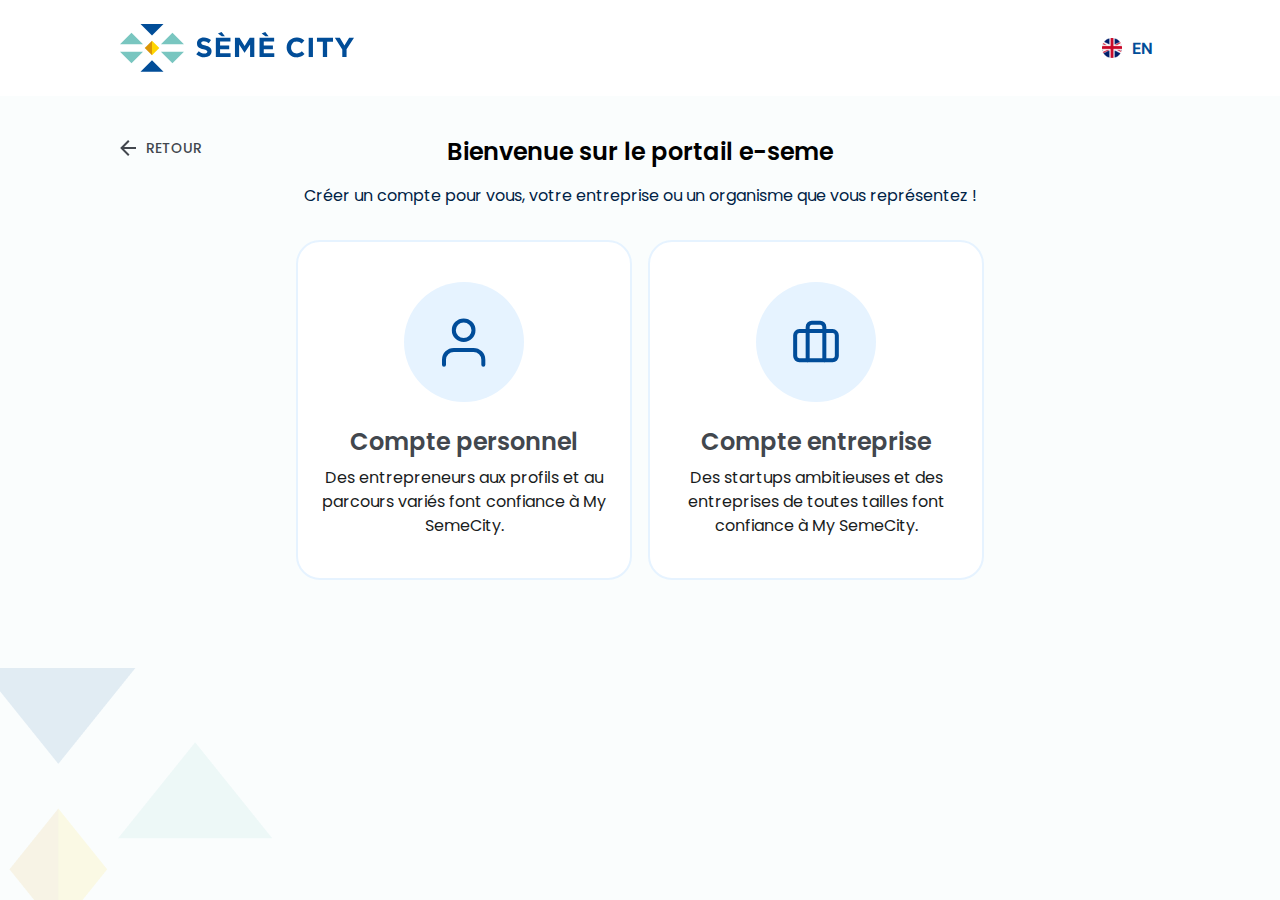
==== commit fbfc872f: "project init." ====
--- a/sign-up.html
+++ b/sign-up.html
@@ -13,7 +13,7 @@
 	<header>
 		<div class="full_header_row">
 			<div class="logo_container">
-				<img src="images/logo.svg" alt="logo image">
+				<img src="images/logo_image.svg" alt="logo image">
 			</div>
 			<div class="language_container">
 				<div class="dropdown">
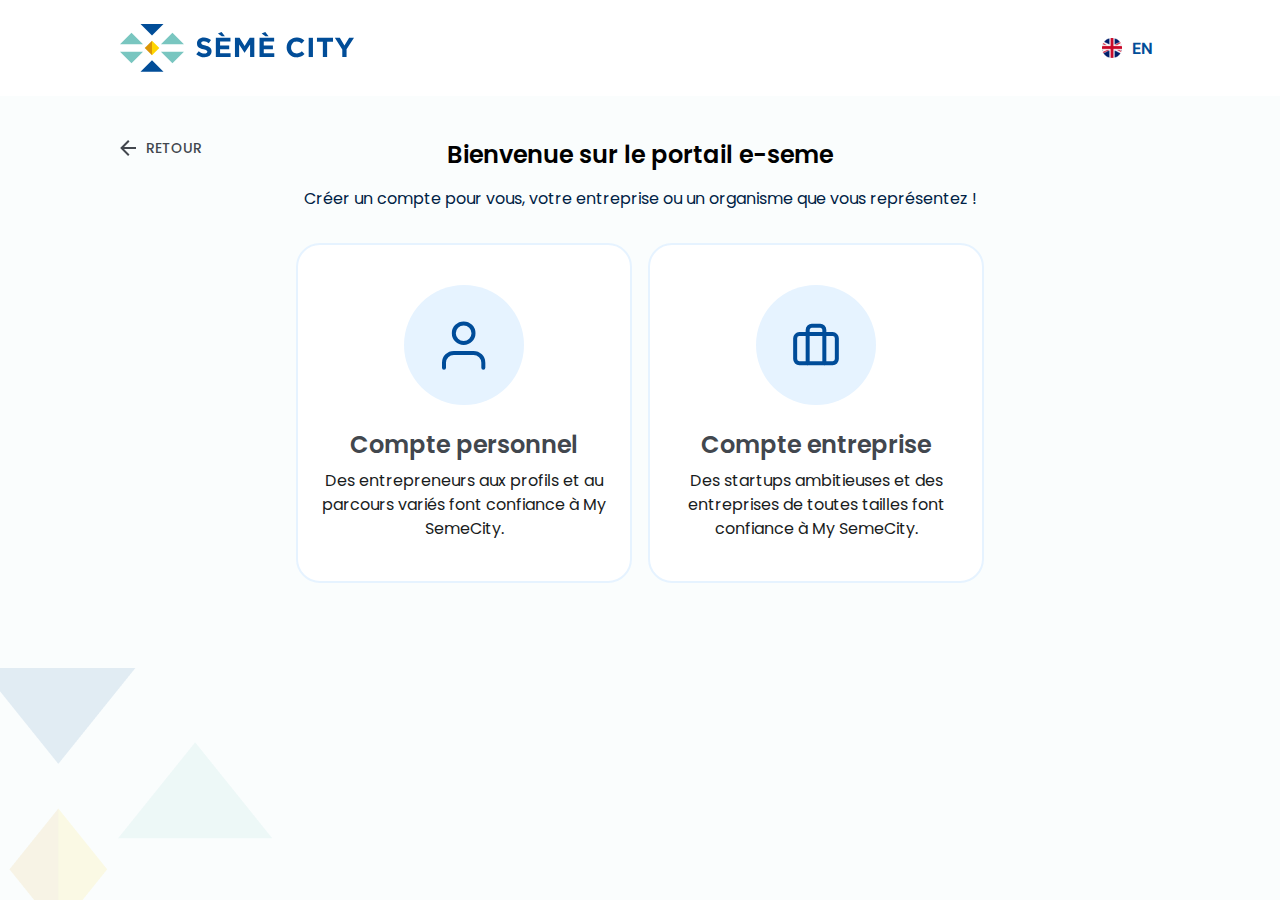
==== commit 96319be1: "make design changes and on change select changes." ====
--- a/sign-up.html
+++ b/sign-up.html
@@ -123,36 +123,41 @@
 									</div>
 									<div class="custom_form_col_12">
 										<div class="single_input_design_gray">
-											<label class="form_label">Comment voulez-vous authentifiez votre entreprise <span class="required_mark">*</span></label>
-											<div class="option_dropdown_container one"></div>
-											<select required class="custom_select one" name="e_authenticate_business">
-												<option value="Identifiant Fiscal Unique (IFU)">
-													Identifiant Fiscal Unique (IFU)
-												</option>
-												<option value="Autres (RCCM ou Référence Fiscale)">
-													Autres (RCCM ou Référence Fiscale)
-												</option>
-											</select>
-										</div>
-									</div>
-									<div class="custom_form_col_12">
-										<div class="single_input_design_gray">
-											<label class="form_label">Entrez votre Identifiant Fiscal Unique (IFU) ici <span class="required_mark">*</span></label>
+											<label class="form_label">Comment voulez-vous authentifiez votre entreprise</label>
+											<div class="custom_select_container">
+												<div class="option_dropdown_container one"></div>
+												<select required class="custom_select one" name="e_authenticate_business" onchange="getval(this);">
+													<option value="Identifiant Fiscal Unique (IFU)">
+														Identifiant Fiscal Unique (IFU)
+													</option>
+													<option value="Autres (RCCM ou Référence Fiscale)">
+														Autres (RCCM ou Référence Fiscale)
+													</option>
+												</select>
+											</div>
+										</div>
+									</div>
+									<div class="custom_form_col_12">
+										<div class="single_input_design_gray">
+											<label id="IFU" class="form_label">Entrez votre Identifiant Fiscal Unique (IFU) ici</label>
+											<label id="RCCM" class="form_label" style="display: none;">Entrez votre RCCM ou Référence Fiscale ici</label>
 											<input required class="form_input_gray" type="text" name="e_unique_tax_id">
 										</div>
 									</div>
 									<div class="custom_form_col_12">
 										<div class="single_input_design_gray">
 											<label class="form_label">Quel est votre secteur d’activité</label>
-											<div class="option_dropdown_container two"></div>
-											<select class="custom_select two" name="e_activity_sector">
-												<option value="E-agriculture">
-													E-agriculture
-												</option>
-												<option value="E-agriculture2">
-													E-agriculture2
-												</option>
-											</select>
+											<div class="custom_select_container">
+												<div class="option_dropdown_container two"></div>
+												<select class="custom_select two" name="e_activity_sector">
+													<option value="E-agriculture">
+														E-agriculture
+													</option>
+													<option value="E-agriculture2">
+														E-agriculture2
+													</option>
+												</select>
+											</div>
 										</div>
 									</div>
 									<div class="custom_form_col_12">
@@ -161,15 +166,17 @@
 									<div class="custom_form_col_12">
 										<div class="single_input_design_gray">
 											<label class="form_label">Pays <span class="required_mark">*</span></label>
-											<div class="option_dropdown_container three"></div>
-											<select required class="custom_select three" name="e_pays">
-												<option value="Bénin">
-													Bénin
-												</option>
-												<option value="Bénin2">
-													Bénin2
-												</option>
-											</select>
+											<div class="custom_select_container">
+												<div class="option_dropdown_container three"></div>
+												<select required class="custom_select three" name="e_pays">
+													<option value="Bénin">
+														Bénin
+													</option>
+													<option value="Bénin2">
+														Bénin2
+													</option>
+												</select>
+											</div>
 										</div>
 									</div>
 									<div class="custom_form_col_12">
@@ -236,15 +243,17 @@
 									<div class="custom_form_col_12">
 										<div class="single_input_design_gray">
 											<label class="form_label">Quel poste occupez-vous au sein de l’entreprise ?</label>
-											<div class="option_dropdown_container five"></div>
-											<select required class="custom_select five" name="e_position_in_company">
-												<option value="Gérant">
-													Gérant
-												</option>
-												<option value="Gérant2">
-													Gérant2
-												</option>
-											</select>
+											<div class="custom_select_container">
+												<div class="option_dropdown_container five"></div>
+												<select required class="custom_select five" name="e_position_in_company">
+													<option value="Gérant">
+														Gérant
+													</option>
+													<option value="Gérant2">
+														Gérant2
+													</option>
+												</select>
+											</div>
 										</div>
 									</div>
 									<div class="custom_form_col_12">
@@ -297,6 +306,89 @@
 									<div class="custom_form_col_6">
 										<div class="form_submit_button_or_reset">
 											<button type="button" class="btn submit_button">Continuer</button>
+										</div>
+									</div>
+								</div>
+							</form>
+						</div>
+					</div>
+				</div>
+			</div>
+		</div>
+		<!-- entreprise form step two end -->
+
+		<!-- entreprise form step three start -->
+		<div class="form_entreprise step_three" id="entreprise_three" style="display: none;">
+			<div class="custom_container">
+				<div class="custom_row">
+					<div class="custom_col_5">
+						<div class="form_side_content">
+							<h3 style="margin-top: 0px;">Quels sont les sujets qui vous intéressent</h3>
+							<p>Ne vous inquiétez pas, nous veillerons à ce que vous ne manquiez rien.</p>
+						</div>
+					</div>
+					<div class="custom_col_7">
+						<div class="entreprise_step_three">
+							<form id="entreprise_form_step_three" method="get" action="">
+								<div class="previous_steps_data">
+									<input type="hidden" value="" name="e_company_name" id="prev_step_e_company_name">
+									<input type="hidden" value="" name="e_authenticate_business" id="prev_step_e_authenticate_business">
+									<input type="hidden" value="" name="e_unique_tax_id" id="prev_step_e_unique_tax_id">
+									<input type="hidden" value="" name="e_activity_sector" id="prev_step_e_activity_sector">
+									<input type="hidden" value="" name="e_pays" id="prev_step_e_pays">
+									<input type="hidden" value="" name="e_ville" id="prev_step_e_ville">
+									<input type="hidden" value="" name="e_adresses" id="prev_step_e_adresses">
+									<input type="hidden" value="" name="e_additional_address" id="prev_step_e_additional_address">
+									<input type="hidden" value="" name="e_administrator_fname" id="prev_step_e_administrator_fname">
+									<input type="hidden" value="" name="e_administrator_lname" id="prev_step_e_administrator_lname">
+									<input type="hidden" value="" name="e_position_in_company" id="prev_step_e_position_in_company">
+									<input type="hidden" value="" name="e_email_professional" id="prev_step_e_email_professional">
+									<input type="hidden" value="" name="e_entreprise_pass" id="prev_step_e_entreprise_pass">
+									<input type="hidden" value="" name="e_entreprise_c_pass" id="prev_step_e_entreprise_c_pass">
+									<input type="hidden" value="" name="e_i_agree" id="prev_step_e_i_agree">
+									<input type="hidden" value="" name="e_rec_email" id="prev_step_e_rec_email">
+								</div>
+								<div class="custom_form_row">
+									<div class="custom_form_col_12">
+										<div class="single_input_design_gray">
+											<label class="form_label">Renseignez un centre d’interet</label>
+											<div class="custom_select_container">
+												<div class="option_dropdown_container multi_option_entreprise"></div>
+												<select id="multi_select_entreprise" class="custom_multi_select" name="e_center_of_interest" multiple="multiple">
+													<option value="1">Option 1</option>
+													<option value="2">Option 2</option>
+													<option value="3">Option 3</option>
+													<option value="4">Option 4</option>
+													<option value="1">Option 1</option>
+													<option value="2">Option 2</option>
+													<option value="3">Option 3</option>
+													<option value="4">Option 4</option>
+													<option value="1">Option 1</option>
+													<option value="2">Option 2</option>
+													<option value="3">Option 3</option>
+													<option value="4">Option 4</option>
+												</select>
+											</div>
+										</div>
+									</div>
+									<div class="custom_form_col_12">
+										<h5 class="form_title" style="margin-top: 24px;">Suggestions</h5>
+									</div>
+									<div class="custom_form_col_12">
+										<div class="custom_checkbox_list">
+											<input type="checkbox" name="e_suggestions" id="e_innovation">
+											<label for="e_innovation">Innovation</label>
+											<input type="checkbox" name="e_suggestions" id="e_industries">
+											<label for="e_industries">Industries</label>
+											<input type="checkbox" name="e_suggestions" id="e_créativités">
+											<label for="e_créativités">Créativités</label>
+											<input type="checkbox" name="e_suggestions" id="e_smart_cities">
+											<label for="e_smart_cities">Smart cities</label>
+										</div>
+									</div>
+									<div class="custom_form_col_12">
+										<div class="form_submit_button_or_reset">
+											<button type="submit" class="btn submit_button">Terminé</button>
 										</div>
 									</div>
 								</div>
@@ -391,14 +483,14 @@
 									<div class="custom_form_col_12">
 										<a class="confidential" href="#">Politique de confidentialité</a>
 									</div>
-									<div class="custom_form_col_6">
+									<!-- <div class="custom_form_col_6">
 										<div class="form_submit_button_or_reset">
 											<button type="button" class="btn to_log_in_btn">Se connecter</button>
 										</div>
-									</div>
-									<div class="custom_form_col_6">
+									</div> -->
+									<div class="custom_form_col_12">
 										<div class="form_submit_button_or_reset">
-											<button type="button" class="btn submit_button">Continuer</button>
+											<button type="button" class="btn submit_button">CREATE ACCOUNT</button>
 										</div>
 									</div>
 								</div>
@@ -427,29 +519,33 @@
 									<div class="custom_form_col_12">
 										<div class="single_input_design_gray">
 											<label class="form_label">Quel est votre profil</label>
-											<div class="option_dropdown_container six"></div>
-											<select required class="custom_select six" name="p_profile_type">
-												<option value="Entrepreneur">
-													Entrepreneur
-												</option>
-												<option value="Entrepreneur2">
-													Entrepreneur2
-												</option>
-											</select>
+											<div class="custom_select_container">
+												<div class="option_dropdown_container six"></div>
+												<select required class="custom_select six" name="p_profile_type">
+													<option value="Entrepreneur">
+														Entrepreneur
+													</option>
+													<option value="Entrepreneur2">
+														Entrepreneur2
+													</option>
+												</select>
+											</div>
 										</div>
 									</div>
 									<div class="custom_form_col_12">
 										<div class="single_input_design_gray">
 											<label class="form_label">Quel est votre secteur d’activité</label>
-											<div class="option_dropdown_container seven"></div>
-											<select required class="custom_select seven" name="p_activity_sector">
-												<option value="E-agriculture">
-													E-agriculture
-												</option>
-												<option value="E-agriculture2">
-													E-agriculture2
-												</option>
-											</select>
+											<div class="custom_select_container">
+												<div class="option_dropdown_container seven"></div>
+												<select required class="custom_select seven" name="p_activity_sector">
+													<option value="E-agriculture">
+														E-agriculture
+													</option>
+													<option value="E-agriculture2">
+														E-agriculture2
+													</option>
+												</select>
+											</div>
 										</div>
 									</div>
 									<div class="custom_form_col_12">
@@ -461,29 +557,33 @@
 									<div class="custom_form_col_12">
 										<div class="single_input_design_gray">
 											<label class="form_label">Quel poste occupez-vous</label>
-											<div class="option_dropdown_container eight"></div>
-											<select required class="custom_select eight" name="p_position_in_company">
-												<option value="Gérant">
-													Gérant
-												</option>
-												<option value="Gérant2">
-													Gérant2
-												</option>
-											</select>
+											<div class="custom_select_container">
+												<div class="option_dropdown_container eight"></div>
+												<select required class="custom_select eight" name="p_position_in_company">
+													<option value="Gérant">
+														Gérant
+													</option>
+													<option value="Gérant2">
+														Gérant2
+													</option>
+												</select>
+											</div>
 										</div>
 									</div>
 									<div class="custom_form_col_12">
 										<div class="single_input_design_gray">
 											<label class="form_label">Dans quelle région du monde êtes-vous</label>
-											<div class="option_dropdown_container nine"></div>
-											<select required class="custom_select nine" name="p_pays">
-												<option value="Cotonou, Bénin, Afrique francophone">
-													Cotonou, Bénin, Afrique francophone
-												</option>
-												<option value="Cotonou, Bénin, Afrique francophone2">
-													Cotonou, Bénin, Afrique francophone2
-												</option>
-											</select>
+											<div class="custom_select_container">
+												<div class="option_dropdown_container nine"></div>
+												<select required class="custom_select nine" name="p_pays">
+													<option value="Cotonou, Bénin, Afrique francophone">
+														Cotonou, Bénin, Afrique francophone
+													</option>
+													<option value="Cotonou, Bénin, Afrique francophone2">
+														Cotonou, Bénin, Afrique francophone2
+													</option>
+												</select>
+											</div>
 										</div>
 									</div>
 									<div class="custom_form_col_12">
@@ -501,8 +601,8 @@
 		<!-- personnel form step two end -->
 
 
-		<!-- common form step three start -->
-		<div class="form_common step_three" id="common_three" style="display: none;">
+		<!-- personnel form step three start -->
+		<div class="form_personnel step_three" id="personnel_three" style="display: none;">
 			<div class="custom_container">
 				<div class="custom_row">
 					<div class="custom_col_5">
@@ -512,28 +612,43 @@
 						</div>
 					</div>
 					<div class="custom_col_7">
-						<div class="common_step_three">
-							<form>
+						<div class="personnel_step_three">
+							<form id="personnel_form_step_three" method="get" action="">
+								<div class="previous_steps_data">
+									<input type="hidden" value="" name="p_fname" id="prev_step_p_fname">
+									<input type="hidden" value="" name="p_lname" id="prev_step_p_lname">
+									<input type="hidden" value="" name="p_email" id="prev_step_p_email">
+									<input type="hidden" value="" name="p_password" id="prev_step_p_password">
+									<input type="hidden" value="" name="p_c_password" id="prev_step_p_c_password">
+									<input type="hidden" value="" name="p_i_agree" id="prev_step_p_i_agree">
+									<input type="hidden" value="" name="p_rec_email" id="prev_step_p_rec_email">
+									<input type="hidden" value="" name="p_profile_type" id="prev_step_p_profile_type">
+									<input type="hidden" value="" name="p_activity_sector" id="prev_step_p_activity_sector">
+									<input type="hidden" value="" name="p_company_name" id="prev_step_p_company_name">
+									<input type="hidden" value="" name="p_position_in_company" id="prev_step_p_position_in_company">
+									<input type="hidden" value="" name="p_pays" id="prev_step_p_pays">
+								</div>
 								<div class="custom_form_row">
 									<div class="custom_form_col_12">
 										<div class="single_input_design_gray">
 											<label class="form_label">Renseignez un centre d’interet</label>
-											<div class="option_dropdown_container six"></div>
-											<div class="option_dropdown_container multi_select"></div>
-											<select id="multi_select" class="custom_multi_select" name="center_of_interest" multiple="multiple">
-												<option value="1">Option 1</option>
-												<option value="2">Option 2</option>
-												<option value="3">Option 3</option>
-												<option value="4">Option 4</option>
-												<option value="1">Option 1</option>
-												<option value="2">Option 2</option>
-												<option value="3">Option 3</option>
-												<option value="4">Option 4</option>
-												<option value="1">Option 1</option>
-												<option value="2">Option 2</option>
-												<option value="3">Option 3</option>
-												<option value="4">Option 4</option>
-											</select>
+											<div class="custom_select_container">
+												<div class="option_dropdown_container multi_option_personnel"></div>
+												<select id="multi_select_personnel" class="custom_multi_select" name="p_center_of_interest" multiple="multiple">
+													<option value="1">Option 1</option>
+													<option value="2">Option 2</option>
+													<option value="3">Option 3</option>
+													<option value="4">Option 4</option>
+													<option value="1">Option 1</option>
+													<option value="2">Option 2</option>
+													<option value="3">Option 3</option>
+													<option value="4">Option 4</option>
+													<option value="1">Option 1</option>
+													<option value="2">Option 2</option>
+													<option value="3">Option 3</option>
+													<option value="4">Option 4</option>
+												</select>
+											</div>
 										</div>
 									</div>
 									<div class="custom_form_col_12">
@@ -541,14 +656,14 @@
 									</div>
 									<div class="custom_form_col_12">
 										<div class="custom_checkbox_list">
-											<input type="checkbox" name="suggestions" id="innovation">
-											<label for="innovation">Innovation</label>
-											<input type="checkbox" name="suggestions" id="industries">
-											<label for="industries">Industries</label>
-											<input type="checkbox" name="suggestions" id="créativités">
-											<label for="créativités">Créativités</label>
-											<input type="checkbox" name="suggestions" id="smart_cities">
-											<label for="smart_cities">Smart cities</label>
+											<input type="checkbox" name="p_suggestions" id="p_innovation">
+											<label for="p_innovation">Innovation</label>
+											<input type="checkbox" name="p_suggestions" id="p_industries">
+											<label for="p_industries">Industries</label>
+											<input type="checkbox" name="p_suggestions" id="p_créativités">
+											<label for="p_créativités">Créativités</label>
+											<input type="checkbox" name="p_suggestions" id="p_smart_cities">
+											<label for="p_smart_cities">Smart cities</label>
 										</div>
 									</div>
 									<div class="custom_form_col_12">
@@ -563,7 +678,7 @@
 				</div>
 			</div>
 		</div>
-		<!-- common form step two end -->
+		<!-- personnel form step two end -->
 	</section>
 
 
@@ -574,18 +689,24 @@
 	<script src="js/additional-methods.min.js"></script>
 	<script src="js/select2.min.js"></script>
 	<script src="js/custom.js"></script>
-
-
 	<script>
+
+		function getval(sel)
+		{
+			if(sel.value == "Identifiant Fiscal Unique (IFU)") {
+				$("#IFU").show();
+				$("#RCCM").hide();
+			} else if (sel.value == "Autres (RCCM ou Référence Fiscale)") {
+				$("#IFU").hide();
+				$("#RCCM").show();
+			}
+		}
+
+
+		
 		$("#entreprise_form_step_one").validate({
 			rules: {
 				e_company_name: {
-					required: true,
-				},
-				e_authenticate_business: {
-					required: true,
-				},
-				e_unique_tax_id: {
 					required: true,
 				},
 				e_pays: {
@@ -600,8 +721,6 @@
 			},
 			messages: {
 				e_company_name: "This field is required",
-				e_authenticate_business: "This field is required",
-				e_unique_tax_id: "This field is required",
 				e_pays: "This field is required",
 				e_ville: "This field is required",
 				e_adresses: "This field is required",
@@ -724,35 +843,57 @@
 			$("#entreprise_one").show().addClass('activeSection');
 		});
 
-
+		var personnel_form_step_one;
+		var personnel_form_step_two;
 		$("#personnel_form_step_one .submit_button").click(function(){
 			$("#personnel_form_step_one").valid();
 			if($("#personnel_form_step_one").valid() === true) {
 				$("#welcome_step").removeClass('previousSection');
 				$("#personnel_one").hide().removeClass('activeSection').addClass('previousSection');
 				$("#personnel_two").show().addClass('activeSection');
+				personnel_form_step_one = $("#personnel_form_step_one").serializeArray();
 			}
 		});
 		$("#personnel_form_step_two .submit_button").click(function(){
 			$("#personnel_one").removeClass('previousSection');
 			$("#personnel_two").hide().removeClass('activeSection').addClass('previousSection');
-			$("#common_three").show().addClass('activeSection');
+			$("#personnel_three").show().addClass('activeSection');
+			personnel_form_step_two = $("#personnel_form_step_two").serializeArray();
+
+			for (var i in personnel_form_step_one) {   
+				$('#prev_step_'+personnel_form_step_one[i].name).val(personnel_form_step_one[i].value);
+			}
+			for (var i in personnel_form_step_two) {   
+				$('#prev_step_'+personnel_form_step_two[i].name).val(personnel_form_step_two[i].value);
+			}
 		});
 
 
+		var entreprise_form_step_one;
+		var entreprise_form_step_two;
 		$("#entreprise_form_step_one .submit_button").click(function(){
 			$("#entreprise_form_step_one").valid();
 			if($("#entreprise_form_step_one").valid() === true) {
 				$("#welcome_step").removeClass('previousSection');
 				$("#entreprise_one").hide().removeClass('activeSection').addClass('previousSection');
 				$("#entreprise_two").show().addClass('activeSection');
+				entreprise_form_step_one = $("#entreprise_form_step_one").serializeArray();
+
 			}
 		});
 		$("#entreprise_form_step_two .submit_button").click(function(){
 			if($("#entreprise_form_step_two").valid() === true) {
 				$("#entreprise_one").removeClass('previousSection');
 				$("#entreprise_two").hide().removeClass('activeSection').addClass('previousSection');
-				$("#common_three").show().addClass('activeSection');
+				$("#entreprise_three").show().addClass('activeSection');
+				entreprise_form_step_two = $("#entreprise_form_step_two").serializeArray();
+
+				for (var i in entreprise_form_step_one) {   
+					$('#prev_step_'+entreprise_form_step_one[i].name).val(entreprise_form_step_one[i].value);
+				}
+				for (var i in entreprise_form_step_two) {   
+					$('#prev_step_'+entreprise_form_step_two[i].name).val(entreprise_form_step_two[i].value);
+				}
 			}
 		});
 
@@ -769,10 +910,10 @@
 				$("#personnel_two").hide().removeClass('activeSection');
 			}
 
-			else if($("#common_three").hasClass('activeSection') && $("#personnel_two").hasClass('previousSection')) {
+			else if($("#personnel_three").hasClass('activeSection')) {
 				$("#personnel_one").addClass('previousSection');
 				$("#personnel_two").show().removeClass('previousSection').addClass('activeSection');
-				$("#common_three").hide().removeClass('activeSection');
+				$("#personnel_three").hide().removeClass('activeSection');
 			}
 
 			else if($("#entreprise_one").hasClass('activeSection')) {
@@ -786,10 +927,10 @@
 				$("#entreprise_two").hide().removeClass('activeSection');
 			}
 
-			else if($("#common_three").hasClass('activeSection') && $("#entreprise_two").hasClass('previousSection')) {
+			else if($("#entreprise_three").hasClass('activeSection')) {
 				$("#entreprise_one").addClass('previousSection');
 				$("#entreprise_two").show().removeClass('previousSection').addClass('activeSection');
-				$("#common_three").hide().removeClass('activeSection');
+				$("#entreprise_three").hide().removeClass('activeSection');
 			}
 		});
 	</script>
--- a/css/style.css
+++ b/css/style.css
@@ -68,7 +68,7 @@
     margin-right: auto;
     margin-left: auto;
 }
-.single_input_design_gray {
+.single_input_design_gray, .custom_select_container {
     position: relative;
 }
 .form_input_gray {
@@ -126,13 +126,13 @@
     color: #191c1d;
 }
 .form_input_gray::-webkit-input-placeholder {
-  color: #191C1D;
+    color: #191C1D;
 }
 .form_input_gray:-ms-input-placeholder {
-  color: #191C1D;
+    color: #191C1D;
 }
 .form_input_gray::placeholder {
-  color: #191C1D;
+    color: #191C1D;
 }
 .form_submit_button_or_reset .submit_button {
     padding: 0px 16px;
@@ -226,7 +226,7 @@
     padding: 40px 0px;
 }
 .back_button a {
-    display: flex;
+    display: inline-flex;
     align-items: center;
     font-style: normal;
     font-weight: 500;
@@ -246,8 +246,12 @@
 
 /*sign in form css start*/
 .sign_in_outter {
-    padding-top: 110px;
-    padding-bottom: 110px;
+    padding-top: 10px;
+    padding-bottom: 105px;
+    display: flex;
+    align-items: center;
+    justify-content: center;
+    min-height: calc(100vh - 200px);
 }
 .sign_in_form_body h3 {
     font-family: 'Gotham';
@@ -361,6 +365,10 @@
     border: 2px solid #E6F3FF;
     border-radius: 24px;
     text-align: center;
+    transition: all 0.5s;
+}
+.acc_type_card:hover {
+    border-color: #014D98;
 }
 .acc_type_card img {
     width: 120px;
@@ -408,7 +416,7 @@
     background-image: url(../images/down.svg) !important;
     background-position: center right 16px !important;
     background-repeat: no-repeat !important;
-    display: table !important;
+    white-space: normal !important;
 }
 .select2-selection--single:focus .select2-selection__rendered {
     border-bottom-color: #004C99 !important;
@@ -477,7 +485,7 @@
     font-size: 24px !important;
     padding: 0px 5px !important;
 }
-.select2-selection__rendered li .select2-selection__choice__display{
+.select2-selection__rendered li .select2-selection__choice__display {
     font-weight: 400;
     font-size: 14px !important;
     line-height: 20px !important;
@@ -485,7 +493,7 @@
     padding: 0px 5px !important;
 }
 .option_dropdown_container .select2-container {
-    top: 108px !important;
+    top: 58px !important;
 }
 .option_dropdown_container .select2-container .select2-dropdown {
     border: none !important;
@@ -496,16 +504,16 @@
     overflow: hidden !important;
 }
 .option_dropdown_container .select2-results__options::-webkit-scrollbar {
-  width: 0px;
+    width: 0px;
 }
 .option_dropdown_container .select2-results__options::-webkit-scrollbar-track {
-  background: #f1f1f1;
+    background: #f1f1f1;
 }
 .option_dropdown_container .select2-results__options::-webkit-scrollbar-thumb {
-  background: #888;
+    background: #888;
 }
 .option_dropdown_container .select2-results__options::-webkit-scrollbar-thumb:hover {
-  background: #555;
+    background: #555;
 }
 .option_dropdown_container .select2-results__options {
     max-height: 120px !important;
@@ -712,7 +720,7 @@
     display: table;
 }
 
-.personnel_step_two form, .common_step_three form {
+.personnel_step_two form, .personnel_step_three form, .entreprise_step_three form {
     background-color: #F2F9FF;
     border-radius: 8px;
     padding: 0px 16px 24px;
@@ -754,10 +762,6 @@
 
 /*responsive css start*/
 @media (max-width: 1365px) {
-    .sign_in_outter {
-        padding-top: 70px;
-        padding-bottom: 70px;
-    }
     .form_personnel, .form_entreprise, .form_common {
         padding-bottom: 70px;
     }
@@ -808,13 +812,13 @@
     .back_button {
         padding: 20px 0px;
     }
+    .sign_in_outter {
+        min-height: calc(100vh - 132px);
+        padding-bottom: 64px;
+    }
     .custom_container {
         padding-right: 16px;
         padding-left: 16px;
-    }
-    .sign_in_outter {
-        padding-top: 50px;
-        padding-bottom: 50px;
     }
     .full_header_row {
         padding: 16px;
@@ -840,7 +844,7 @@
         height: 36px !important;
     }
     .option_dropdown_container .select2-container {
-        top: 80px !important;
+        top: 38px !important;
     }
     .form_personnel, .form_entreprise, .form_common {
         padding-bottom: 50px;
@@ -905,7 +909,7 @@
     .form_personnel .form_submit_button_or_reset, .form_entreprise .form_submit_button_or_reset, .form_common .form_submit_button_or_reset {
         margin-top: 16px;
     }
-    .personnel_step_two form, .common_step_three form {
+    .personnel_step_two form, .personnel_step_three form, .entreprise_step_three form {
         padding: 0px 16px 16px;
     }
 }
@@ -958,10 +962,6 @@
     }
 }
 @media (max-width: 575px) {
-    .sign_in_outter {
-        padding-top: 30px;
-        padding-bottom: 30px;
-    }
     .sign_in_form_body h3 {
         font-size: 16px;
         line-height: 24px;
